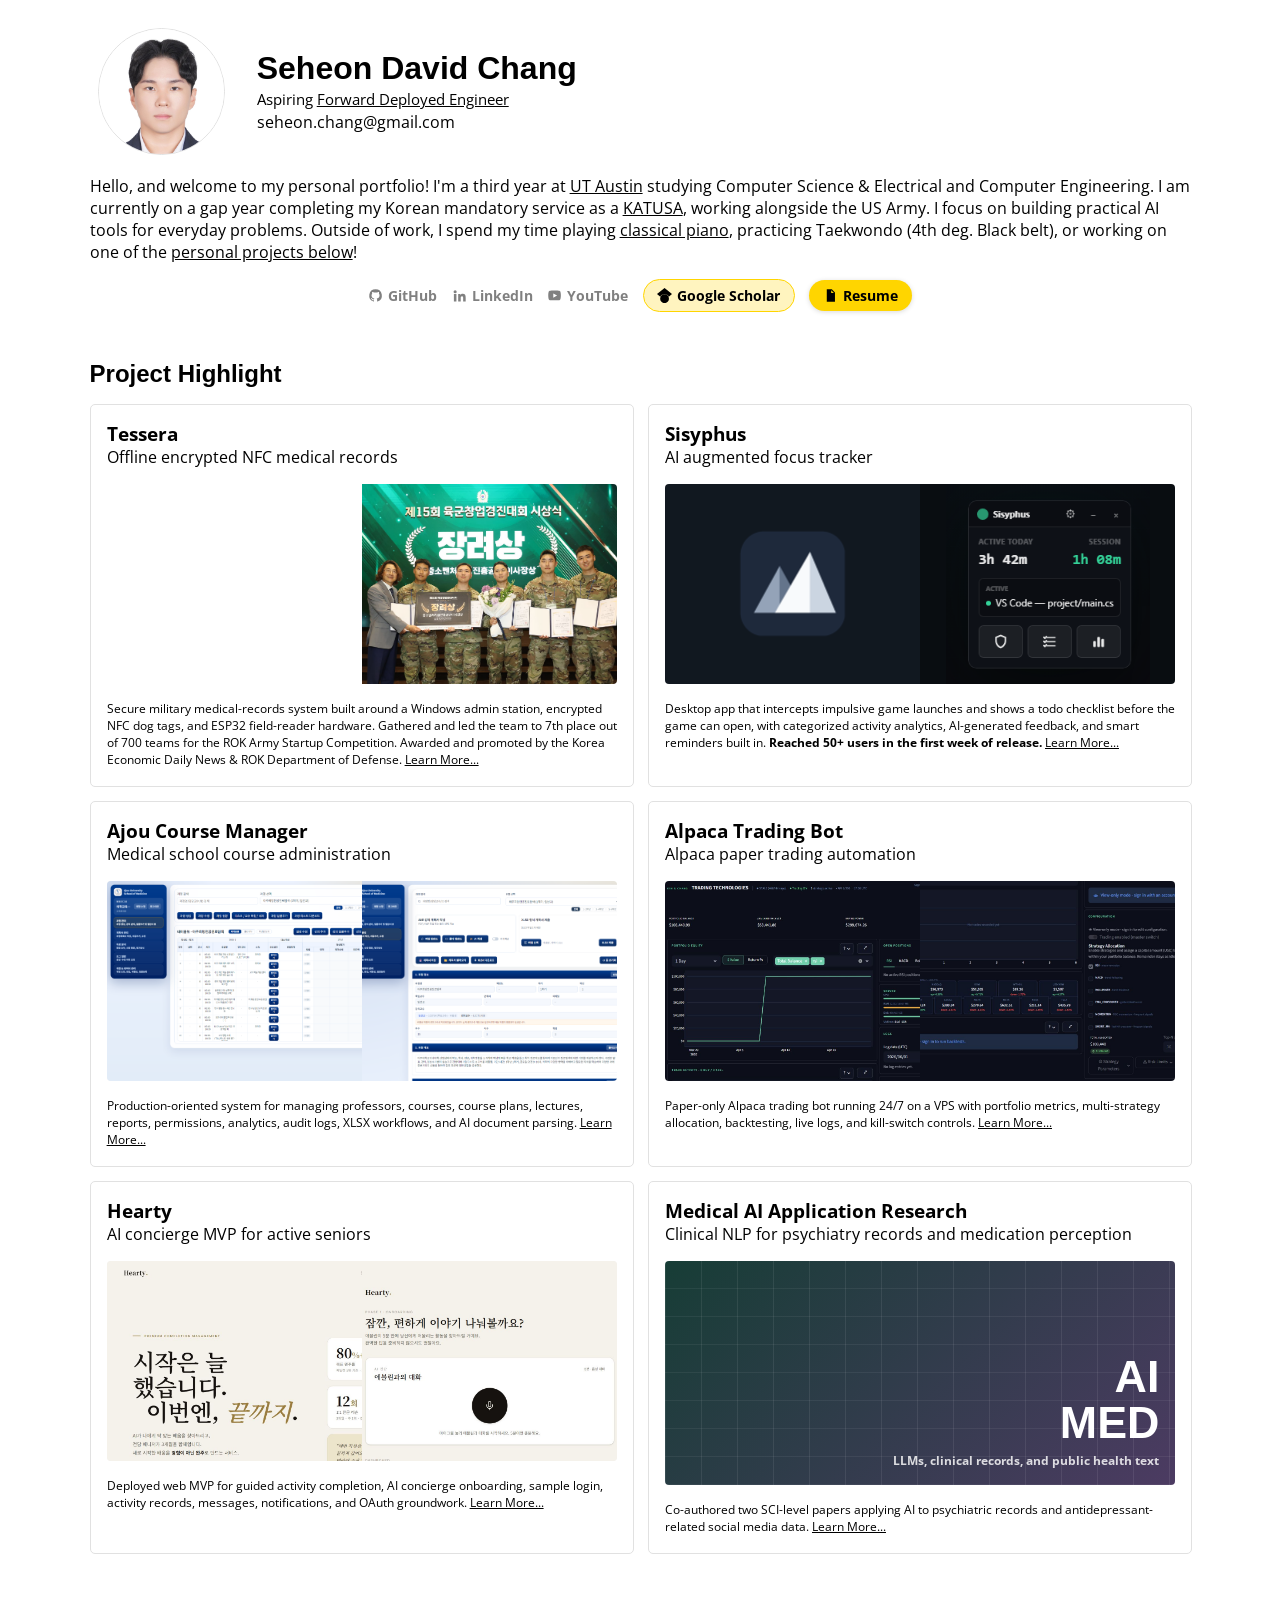
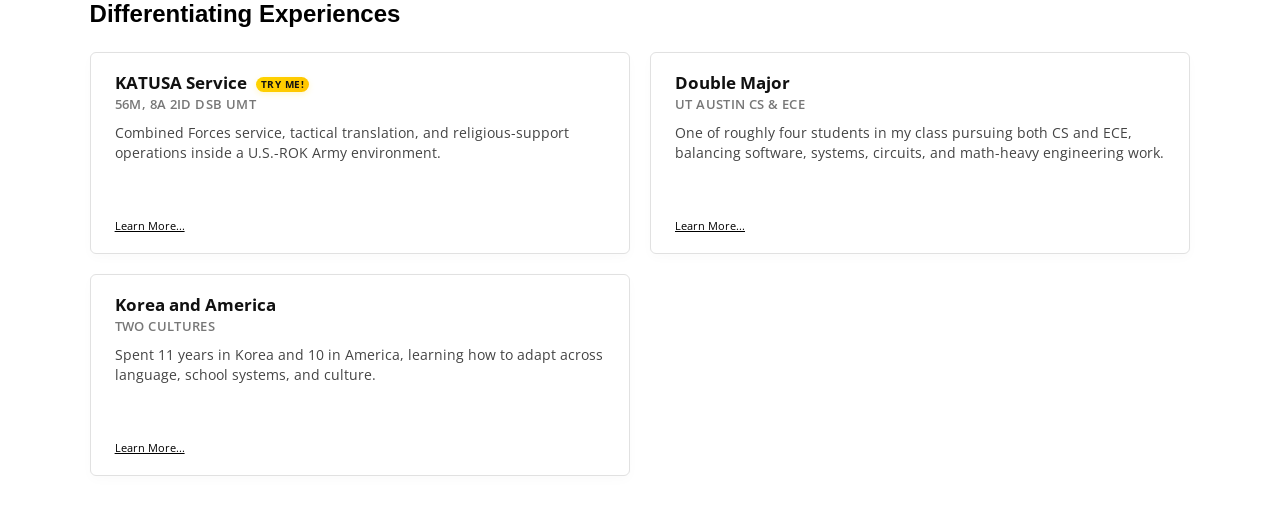
==== index.html @ 8a5b08ef "feat: update resume to David_Seheon_Chang.pdf and fix resume button link Co-Authored-By: Claude Opus" ====
<!doctype html>
<html lang="en">
  <head>
    <meta charset="utf-8" />
    <meta name="viewport" content="width=device-width, maximum-scale=1.0, user-scalable=yes" />
    <title>Portfolio / Seheon David Chang</title>
    <meta
      name="description"
      content="Software engineering portfolio for Seheon David Chang: full-stack apps, AI products, paper trading automation, desktop software, and secure NFC hardware software."
    />
    <link rel="stylesheet" href="styles.css" />
    <!-- Open Graph / Link Share Preview Customization (UX Polish) -->
    <meta property="og:title" content="Portfolio | Seheon David Chang" />
    <meta property="og:description" content="Software engineering portfolio for Seheon David Chang: full-stack apps, AI systems, secure hardware, and automation." />
    <meta property="og:type" content="website" />
    <meta property="og:url" content="https://davidseheonchang.vercel.app/" />
    <meta property="og:image" content="https://davidseheonchang.vercel.app/assets/sisyphus-logo-tile.png" />
    <meta property="og:image:width" content="600" />
    <meta property="og:image:height" content="600" />
    <meta name="twitter:card" content="summary" />
    <meta name="twitter:title" content="Portfolio | Seheon David Chang" />
    <meta name="twitter:description" content="Software engineering portfolio for Seheon David Chang: full-stack apps, AI systems, secure hardware, and automation." />
    <meta name="twitter:image" content="https://davidseheonchang.vercel.app/assets/sisyphus-logo-tile.png" />
  </head>
  <body>
    <main>
      <header class="row">
        <img id="profile-picture" src="assets/profile-photo.jpg" alt="Seheon David Chang" />
        <div>
          <div class="dense">
            <h1>Seheon David Chang</h1>
            <p class="tagline">Aspiring <a href="https://en.wikipedia.org/wiki/Forward_Deployed_Engineer" target="_blank" rel="noreferrer">Forward Deployed Engineer</a></p>
            <button class="contact-line email-copy" type="button" data-copy="seheon.chang@gmail.com" aria-label="Copy email address">
              seheon.chang@gmail.com
            </button>
          </div>
        </div>
      </header>

      <p>
        Hello, and welcome to my personal portfolio! I'm a third year at
        <a href="https://www.cs.utexas.edu/" target="_blank" rel="noreferrer">UT Austin</a>
        studying Computer Science &amp; Electrical and Computer Engineering. I am currently on a gap year completing my Korean mandatory service as a
        <a href="https://en.wikipedia.org/wiki/Korean_Augmentation_to_the_United_States_Army" target="_blank" rel="noreferrer">KATUSA</a>,
        working alongside the US Army.
        I focus on building practical AI tools for everyday problems. Outside of work, I spend my time playing
        <a href="https://www.youtube.com/watch?v=xjz4JhaBWNA" target="_blank" rel="noreferrer">classical piano</a>,
        practicing Taekwondo (4th deg. Black belt), or working on one of the
        <a href="#projects">personal projects below</a>!
      </p>

      <div class="center subtitle" id="links">
        <a class="icon-link" href="https://github.com/heon-1219" target="_blank" rel="noreferrer" aria-label="GitHub">
          <svg viewBox="0 0 24 24" aria-hidden="true"><path d="M12 2a10 10 0 0 0-3.16 19.49c.5.09.68-.22.68-.48v-1.7c-2.78.6-3.37-1.18-3.37-1.18-.45-1.16-1.11-1.47-1.11-1.47-.91-.62.07-.61.07-.61 1 .07 1.53 1.03 1.53 1.03.9 1.52 2.34 1.08 2.91.83.09-.65.35-1.08.63-1.33-2.22-.25-4.55-1.11-4.55-4.94 0-1.09.39-1.99 1.03-2.69-.1-.25-.45-1.27.1-2.65 0 0 .84-.27 2.75 1.03A9.5 9.5 0 0 1 12 7c.85 0 1.7.11 2.5.33 1.9-1.3 2.74-1.03 2.74-1.03.55 1.38.2 2.4.1 2.65.64.7 1.03 1.6 1.03 2.69 0 3.84-2.34 4.68-4.57 4.93.36.31.68.92.68 1.86v2.58c0 .27.18.58.69.48A10 10 0 0 0 12 2Z"/></svg>
          GitHub
        </a>
        <a class="icon-link" href="https://www.linkedin.com/in/david-chang-466022236/" target="_blank" rel="noreferrer" aria-label="LinkedIn">
          <svg viewBox="0 0 24 24" aria-hidden="true"><path d="M4.98 3.5a2.5 2.5 0 1 1 0 5.001 2.5 2.5 0 0 1 0-5ZM3 9.6h4v11.9H3V9.6Zm6.3 0h3.82v1.62h.05c.53-.95 1.83-1.95 3.77-1.95 4.03 0 4.78 2.65 4.78 6.1v6.13h-4v-5.44c0-1.3-.02-2.96-1.8-2.96-1.8 0-2.08 1.41-2.08 2.86v5.54h-4V9.6Z"/></svg>
          LinkedIn
        </a>
        <a class="icon-link" href="https://www.youtube.com/@Seheon-1219" target="_blank" rel="noreferrer" aria-label="YouTube">
          <svg viewBox="0 0 24 24" aria-hidden="true"><path d="M21.6 7.2s-.2-1.5-.8-2.1c-.8-.8-1.6-.8-2-.9C16 4 12 4 12 4s-4 0-6.8.2c-.4 0-1.3.1-2 .9-.6.6-.8 2.1-.8 2.1S2 9 2 10.9v1.8c0 1.9.4 3.7.4 3.7s.2 1.5.8 2.1c.8.8 1.8.8 2.3.9 1.7.2 6.5.2 6.5.2s4 0 6.8-.2c.4 0 1.3-.1 2-.9.6-.6.8-2.1.8-2.1s.4-1.8.4-3.7v-1.8c0-1.9-.4-3.7-.4-3.7ZM10 15.4V8.6l6 3.4-6 3.4Z"/></svg>
          YouTube
        </a>
        <a class="icon-link scholar" href="https://scholar.google.com/citations?user=uBcZbtgAAAAJ&amp;hl=ko" target="_blank" rel="noreferrer" aria-label="Google Scholar">
          <svg viewBox="0 0 24 24" aria-hidden="true"><path d="M5.242 13.769L0 9.5 12 0l12 9.5-5.242 4.269C17.548 11.249 14.978 9.5 12 9.5c-2.977 0-5.548 1.748-6.758 4.269zM12 10a7 7 0 1 0 0 14 7 7 0 0 0 0-14z"/></svg>
          Google Scholar
        </a>
        <a class="icon-link resume" href="assets/David_Seheon_Chang.pdf" target="_blank" rel="noreferrer" download="David_Seheon_Chang.pdf" aria-label="Resume PDF">
          <svg viewBox="0 0 24 24" aria-hidden="true"><path d="M6 2h8l5 5v15H6V2Zm7 1.7V8h4.3L13 3.7ZM8 11h8v1.5H8V11Zm0 3.5h8V16H8v-1.5Zm0 3.5h5v1.5H8V18Z"/></svg>
          Resume
        </a>
      </div>

      <section id="projects">
        <h2>Project Highlight</h2>
        <div class="grid">
          <article class="large-box">
            <div class="dense">
              <h3>Tessera</h3>
              Offline encrypted NFC medical records
            </div>
            <div class="project-preview split-preview">
              <iframe
                src="https://www.youtube.com/embed/3_H07vFSLuQ?autoplay=1&mute=1&loop=1&playlist=3_H07vFSLuQ&controls=0&playsinline=1&rel=0&modestbranding=1"
                title="Tessera demo video"
                allow="autoplay; encrypted-media; picture-in-picture; web-share"
                allowfullscreen
                loading="lazy"
              ></iframe>
              <img src="assets/tessera-award-optimized.jpg" alt="Tessera award photo" />
            </div>
            <p class="small">
              Secure military medical-records system built around a Windows admin station,
              encrypted NFC dog tags, and ESP32 field-reader hardware. Gathered and led the team
              to 7th place out of 700 teams for the ROK Army Startup Competition. Awarded and
              promoted by the Korea Economic Daily News & ROK Department of Defense.
              <a class="pseudo-link" href="projects/tessera/">Learn More...</a>
            </p>
          </article>

          <article class="large-box">
            <div class="dense">
              <h3>Sisyphus</h3>
              AI augmented focus tracker
            </div>
            <div class="project-preview split-preview sisyphus-split">
              <img src="assets/sisyphus-logo-tile.png" alt="Sisyphus logo" />
              <img src="assets/sisyphus-ui-sample.png" alt="Sisyphus app interface preview" />
            </div>
            <p class="small">
              Desktop app that intercepts impulsive game launches and shows a todo checklist
              before the game can open, with categorized activity analytics, AI-generated
              feedback, and smart reminders built in.
              <strong>Reached 50+ users in the first week of release.</strong>
              <a class="pseudo-link" href="projects/sisyphus/">Learn More...</a>
            </p>
          </article>

          <article class="large-box">
            <div class="dense">
              <h3>Ajou Course Manager</h3>
              Medical school course administration
            </div>
            <div class="project-preview split-preview app-screens-preview">
              <img src="assets/ajou-courses-ui.png" alt="Ajou Course Manager course table interface" />
              <img src="assets/ajou-plans-ui.png" alt="Ajou Course Manager course plan editor interface" />
            </div>
            <p class="small">
              Production-oriented system for managing professors, courses, course plans, lectures,
              reports, permissions, analytics, audit logs, XLSX workflows, and AI document parsing.
              <a class="pseudo-link" href="projects/ajou-course-manager/">Learn More...</a>
            </p>
          </article>

          <article class="large-box">
            <div class="dense">
              <h3>Alpaca Trading Bot</h3>
              Alpaca paper trading automation
            </div>
            <div class="project-preview split-preview app-screens-preview">
              <img src="assets/kc-trading-dashboard-ui.png" alt="Alpaca Trading Bot portfolio dashboard" />
              <img src="assets/kc-trading-controls-ui.png" alt="Alpaca Trading Bot strategy controls and risk limits" />
            </div>
            <p class="small">
              Paper-only Alpaca trading bot running 24/7 on a VPS with portfolio metrics,
              multi-strategy allocation, backtesting, live logs, and kill-switch controls.
              <a class="pseudo-link" href="projects/alpaca-trading-bot/">Learn More...</a>
            </p>
          </article>

          <article class="large-box">
            <div class="dense">
              <h3>Hearty</h3>
              AI concierge MVP for active seniors
            </div>
            <div class="project-preview split-preview app-screens-preview hearty-screens">
              <img src="assets/hearty-landing-ui.png" alt="Hearty deployed landing page" />
              <img src="assets/hearty-diagnosis-ui.png" alt="Hearty AI concierge diagnosis screen" />
            </div>
            <p class="small">
              Deployed web MVP for guided activity completion, AI concierge onboarding,
              sample login, activity records, messages, notifications, and OAuth groundwork.
              <a class="pseudo-link" href="projects/hearty-secondbloom/">Learn More...</a>
            </p>
          </article>

          <article class="large-box">
            <div class="dense">
              <h3>Medical AI Application Research</h3>
              Clinical NLP for psychiatry records and medication perception
            </div>
            <div class="project-preview research-preview" aria-label="Research publications">
              <span>AI</span>
              <span>MED</span>
              <small>LLMs, clinical records, and public health text</small>
            </div>
            <p class="small">
              Co-authored two SCI-level papers applying AI to psychiatric records and
              antidepressant-related social media data.
              <a class="pseudo-link" href="projects/medical-ai-application-research/">Learn More...</a>
            </p>
          </article>
        </div>
      </section>

      <section id="learning">
        <h2>Differentiating Experiences</h2>
        <div class="learning-grid">
          <article class="experience-card">
            <div class="dense">
              <h3>KATUSA Service <span class="interactive-tag">Try Me!</span></h3>
              <p class="sub-detail">56M, 8A 2ID DSB UMT</p>
            </div>
            <p class="description">
              Combined Forces service, tactical translation, and religious-support operations inside a U.S.-ROK Army environment.
            </p>
            <button class="learn-more" type="button" data-experience="katusa">Learn More...</button>
          </article>
          <article class="experience-card">
            <div class="dense">
              <h3>Double Major</h3>
              <p class="sub-detail">UT Austin CS & ECE</p>
            </div>
            <p class="description">
              One of roughly four students in my class pursuing both CS and ECE, balancing software, systems, circuits, and math-heavy engineering work.
            </p>
            <button class="learn-more" type="button" data-experience="double-major">Learn More...</button>
          </article>
          <article class="experience-card">
            <div class="dense">
              <h3>Korea and America</h3>
              <p class="sub-detail">Two cultures</p>
            </div>
            <p class="description">
              Spent 11 years in Korea and 10 in America, learning how to adapt across language, school systems, and culture.
            </p>
            <button class="learn-more" type="button" data-experience="cultures">Learn More...</button>
          </article>
        </div>

        <dialog class="experience-dialog" id="experience-dialog" aria-labelledby="experience-dialog-title">
          <button class="dialog-close" type="button" aria-label="Close popup">&times;</button>
          <div class="dense">
            <h3 id="experience-dialog-title"></h3>
            <p class="dialog-subtitle" id="experience-dialog-subtitle"></p>
          </div>
          <div class="dialog-body" id="experience-dialog-body"></div>
        </dialog>

        <template id="experience-katusa">
          <p>
            I am completing my mandatory Korean military service as a KATUSA, serving as a
            56M chaplain assistant in the 8th Army, 2nd Infantry Division Sustainment Brigade
            Unit Ministry Team. The role placed me inside a U.S.-ROK Combined Forces
            environment, where Korean and American soldiers plan, train, and operate together.
            Working in that setting taught me to communicate with precision across rank,
            language, and culture, especially when translating tactical context during combined
            training.
          </p>
          <p>
            During bootcamp, I earned Commandant's List by ranking top 4 out of 160 soldiers
            in my graduating class. I later received both the Army Achievement Medal and the
            Army Commendation Medal from Major General Lombardo for tactical translation
            services that helped bridge Korean and U.S. personnel during field operations.
            I also had opportunities to work with UNC and meet the Secretary of War and USFK
            General Brunson, which made the scale and purpose of combined service feel much
            more real and inspiring.
          </p>
          <div class="service-gallery" data-carousel aria-label="KATUSA service photos">
            <figure>
              <img src="assets/arcomandaam.png" alt="ARCOM and AAM awards presented by MG Lombardo during KATUSA service" loading="lazy" />
              <figcaption>ARCOM and AAM awarded by MG Lombardo</figcaption>
            </figure>
            <figure>
              <img src="assets/brunson.jpg" alt="USFK leadership event during KATUSA service" loading="lazy" />
              <figcaption>First-ever combined wet gap crossing with GEN Brunson</figcaption>
            </figure>
            <figure>
              <img src="assets/medic.jpg" alt="Field medical support environment during KATUSA service" loading="lazy" />
              <figcaption>Mass casualty care training with 65 MED Brigade</figcaption>
            </figure>
            <figure>
              <img src="assets/mewgun.jpg" alt="Combined training environment during KATUSA service" loading="lazy" />
              <figcaption>Combined training environment</figcaption>
            </figure>
            <figure>
              <img src="assets/helicopter.jpg" alt="Aviation training environment during KATUSA service" loading="lazy" />
              <figcaption>Combined Noncombatant Evacuation Operation</figcaption>
            </figure>
            <figure>
              <img src="assets/howihadtowork.jpg" alt="Barracks work setup during KATUSA service" loading="lazy" />
              <figcaption>Balancing service with project work after duty</figcaption>
            </figure>
          </div>
          <div class="carousel-dots" aria-label="KATUSA photo slider position"></div>
        </template>
        <template id="experience-double-major">
          <p>
            At UT Austin, I am studying CS & ECE as one of roughly four students in my graduating
            class pursuing both Computer Science and Electrical and Computer Engineering. The
            path exposed me to two demanding ways of thinking: software abstraction, algorithms,
            and systems on one side, and circuits, hardware constraints, and math-heavy
            engineering on the other.
          </p>
          <p>
            Accepting that workload also opened doors to competitive student organizations and
            department-level opportunities. Through
            <a href="https://txconvergent.org/" target="_blank" rel="noreferrer">Texas Convergent</a>,
            I built an NFC sleep alarm and pitched it to more than 200 students in the
            organization, which pushed me to think about engineering as both a technical build
            and a product story. I also had the
            chance to interview faculty applicants to the ECE department, giving me a rare look
            at how a top engineering department evaluates future professors and research
            directions.
          </p>
          <p>
            On the research side, I led paper discussions with two PhD students through
            <a href="https://sites.google.com/view/utdirp/home" target="_blank" rel="noreferrer">DiRP</a>,
            UT Austin's Directed Reading Program for computer science. Those discussions made
            research feel more active and conversational: not just reading a paper, but asking
            what assumptions it makes, where the method breaks, and how the idea could turn
            into something buildable.
          </p>
          <p>
            Taking both majors has often meant carrying a workload beyond what felt comfortable.
            Over time, that became useful training. It taught me how to break large technical
            problems into pieces, keep moving when the schedule is tight, and build projects
            that respect both product behavior and engineering limits.
          </p>
        </template>
        <template id="experience-cultures">
          <p>
            I spent 11 years in Korea and 10 years in America. When I was 10, I moved to
            Oklahoma with my mother and entered public school before I could speak English.
            That experience was uncomfortable, but it became the first real proof that I could
            rebuild myself in a new environment by observing carefully, asking for help, and
            improving a little every day.
          </p>
          <p>
            After three years in Oklahoma, I returned to Korean middle school and experienced
            the typical Korean academic system: repetition, memorization, long hours, and
            constant comparison against peers. I learned discipline from it, but I also realized
            that simply competing inside a fixed track was not the way I wanted to grow.
          </p>
          <p>
            I then spent a year as an exchange student in Missouri. COVID-19 broke out during
            that period, so the normal exchange-student experience disappeared almost overnight.
            Instead of treating the year as lost time, I tried to get something meaningful out
            of it by helping create virtual activities that local students could still join and
            use to stay connected.
          </p>
          <p>
            Later, when I decided that I wanted to attend college in the United States, I applied
            to The Stony Brook School in New York. Living there gave me a broader view of the
            U.S. beyond the Midwest, and being near Renaissance Technologies sparked my early
            curiosity about quantitative finance: the idea that mathematics, computing, and
            markets could intersect. I see myself as a true combination of Korean and American
            cultures, shaped by both systems rather than only one.
          </p>
        </template>
      </section>

    </main>

    <script>
      const emailButton = document.querySelector(".email-copy");

      emailButton?.addEventListener("click", async () => {
        const email = emailButton.dataset.copy;
        try {
          await navigator.clipboard.writeText(email);
          emailButton.textContent = "Copied: " + email;
          window.setTimeout(() => {
            emailButton.textContent = email;
          }, 1400);
        } catch {
          emailButton.textContent = email;
        }
      });

      const experienceDetails = {
        katusa: ["KATUSA Service", "56M, 8A 2ID DSB UMT"],
        "double-major": ["Double Major", "UT Austin CS & ECE"],
        cultures: ["Korea and America", "Two cultures"],
      };
      const experienceDialog = document.querySelector("#experience-dialog");
      const experienceTitle = document.querySelector("#experience-dialog-title");
      const experienceSubtitle = document.querySelector("#experience-dialog-subtitle");
      const experienceBody = document.querySelector("#experience-dialog-body");
      let carouselTimer;
      let resumeTimer;

      const stopCarousel = () => {
        window.clearInterval(carouselTimer);
        carouselTimer = undefined;
        window.clearTimeout(resumeTimer);
        resumeTimer = undefined;
      };

      const startCarousel = () => {
        stopCarousel();
        const carousel = experienceBody.querySelector("[data-carousel]");
        const slides = Array.from(carousel?.querySelectorAll("figure") || []);
        const dots = experienceBody.querySelector(".carousel-dots");
        if (!carousel || slides.length === 0 || !dots) return;

        let currentSlide = 0;
        // True while the carousel is scrolling itself, so the program-driven
        // scroll events are not mistaken for the user moving the photos.
        let suppressScroll = false;
        let suppressTimer;

        dots.replaceChildren(
          ...slides.map((_, index) => {
            const dot = document.createElement("button");
            dot.type = "button";
            dot.setAttribute("aria-label", "Show KATUSA photo " + (index + 1));
            dot.addEventListener("click", () => {
              showSlide(index);
              pauseThenResume();
            });
            return dot;
          })
        );

        const dotButtons = Array.from(dots.querySelectorAll("button"));

        const updateDots = () => {
          dotButtons.forEach((dot, dotIndex) => {
            dot.classList.toggle("active", dotIndex === currentSlide);
            dot.setAttribute("aria-current", dotIndex === currentSlide ? "true" : "false");
          });
        };

        const showSlide = (index) => {
          currentSlide = index;
          suppressScroll = true;
          window.clearTimeout(suppressTimer);
          suppressTimer = window.setTimeout(() => {
            suppressScroll = false;
          }, 1000);
          const targetLeft = slides[currentSlide].offsetLeft - carousel.offsetLeft;
          carousel.scrollTo({ left: targetLeft, behavior: "smooth" });
          updateDots();
        };

        // Snap currentSlide to whichever photo is actually in view, so play
        // resumes from where the user left it.
        const syncToCurrentPhoto = () => {
          const position = carousel.scrollLeft;
          let nearest = 0;
          let nearestDistance = Infinity;
          slides.forEach((slide, index) => {
            const distance = Math.abs(slide.offsetLeft - carousel.offsetLeft - position);
            if (distance < nearestDistance) {
              nearestDistance = distance;
              nearest = index;
            }
          });
          currentSlide = nearest;
          updateDots();
        };

        const startAutoAdvance = () => {
          window.clearInterval(carouselTimer);
          carouselTimer = window.setInterval(() => {
            showSlide((currentSlide + 1) % slides.length);
          }, 4500);
        };

        // The user moved the photos: hold the auto-advance and resume it 4s
        // after the last interaction, from the photo now in view.
        const pauseThenResume = () => {
          window.clearInterval(carouselTimer);
          carouselTimer = undefined;
          window.clearTimeout(resumeTimer);
          resumeTimer = window.setTimeout(() => {
            syncToCurrentPhoto();
            startAutoAdvance();
          }, 4000);
        };

        carousel.addEventListener("scroll", () => {
          if (suppressScroll) return;
          syncToCurrentPhoto();
          pauseThenResume();
        });

        showSlide(currentSlide);
        startAutoAdvance();
      };

      document.querySelectorAll("[data-experience]").forEach((button) => {
        button.addEventListener("click", () => {
          const key = button.dataset.experience;
          const template = document.querySelector("#experience-" + key);
          const detail = experienceDetails[key];

          if (!template || !detail || !experienceDialog) return;

          experienceTitle.textContent = detail[0];
          experienceSubtitle.textContent = detail[1];
          experienceBody.replaceChildren(template.content.cloneNode(true));
          experienceDialog.showModal();
          startCarousel();
        });
      });

      document.querySelector(".dialog-close")?.addEventListener("click", () => {
        experienceDialog?.close();
      });

      experienceDialog?.addEventListener("click", (event) => {
        if (event.target === experienceDialog) {
          experienceDialog.close();
        }
      });

      experienceDialog?.addEventListener("close", stopCarousel);
    </script>
  </body>
</html>
---- styles.css ----
@import url("https://fonts.googleapis.com/css2?family=Open+Sans:ital,wght@0,400;0,700;1,400&display=swap");

body {
  margin: 24px clamp(24px, 7vw, 120px) 40px;
  font-family: "Open Sans", sans-serif;
  color: #000000;
  background: #ffffff;
}

h1,
h2 {
  font-family: Helvetica, sans-serif;
}

h1,
h2,
h3,
p {
  overflow-wrap: anywhere;
}

@media (max-width: 900px) {
  body {
    margin: 20px;
  }
}

img {
  max-width: 100%;
  max-height: 50vh;
  margin: auto;
  display: block;
}

img {
  margin-top: 1em;
}

a,
.pseudo-link {
  color: currentColor;
  position: relative;
  text-decoration: underline;
}

a:hover::before,
.pseudo-link:hover::before {
  background-color: #ffd500;
  content: "";
  position: absolute;
  width: calc(100% + 4px);
  height: 80%;
  left: -2px;
  bottom: 0;
  z-index: -1;
  transform: none;
}

h2 {
  margin-block-start: 2em;
  margin-block-end: 0;
}

h3 {
  margin-block-end: 0;
}

.subtitle {
  text-align: center;
  display: block;
  font-style: normal;
  font-weight: bold;
  font-size: 0.9em;
  color: grey;
}

.row {
  display: flex;
  flex-direction: row;
  align-items: center;
  gap: 1em;
  margin: 1em 0;
}

.dense > * {
  margin: 0;
}

.tagline {
  font-size: 0.95em;
  margin: 0.15em 0;
}

.center {
  display: flex;
  align-items: center;
  justify-content: center;
}

.box {
  border-radius: 5px;
  border: solid 0.5px rgb(225, 225, 225);
  width: 150px;
  min-width: 150px;
  height: auto;
  min-height: 150px;
  padding: 1em;
  display: flex;
  flex-direction: column;
}

.large-box {
  border-radius: 5px;
  border: solid 0.5px rgb(225, 225, 225);
  width: calc(100% - 2em);
  height: fit-content;
  padding: 1em;
}

.box > *:first-child,
.large-box > *:first-child {
  margin-top: 0;
}

.box > *:last-child,
.large-box > *:last-child {
  margin-bottom: 0;
}

.small {
  font-size: 0.75em;
}

.scroll {
  overflow: scroll;
}

.scroll.row {
  overflow-x: auto;
}

.grid {
  display: grid;
  grid-template-columns: repeat(2, 1fr);
  row-gap: 1em;
  column-gap: 1em;
  margin: 1em 0;
}

.grid .large-box {
  height: calc(100% - 2em);
}

@media (max-width: 900px) {
  .grid {
    grid-template-columns: repeat(1, 1fr);
    row-gap: 1em;
  }

  .grid .large-box {
    margin: 0;
  }
}

#profile-picture {
  width: 7.82rem;
  min-width: 7.82rem;
  height: 7.82rem;
  margin: 0.25em 1em 0.25em 0.5em;
  border-radius: 50%;
  object-fit: cover;
  border: solid 0.5px rgb(225, 225, 225);
}

#links > a {
  text-decoration: none;
}

#links > a:hover {
  text-decoration: underline;
}

#links > a:hover::before {
  background: none;
}

#links {
  gap: 1em;
  flex-wrap: wrap;
}

.icon-link {
  display: inline-flex;
  align-items: center;
  gap: 0.35em;
  color: currentColor;
  text-decoration: none;
}

.icon-link svg {
  width: 1.05em;
  height: 1.05em;
  fill: currentColor;
  flex: 0 0 auto;
}

.icon-link:hover {
  text-decoration: underline;
}

.icon-link:hover::before {
  background: none;
}

.icon-link.unavailable {
  color: grey;
  cursor: default;
}

.icon-link.scholar,
.icon-link.resume {
  padding: 0.4em 0.95em;
  border-radius: 999px;
  font-weight: 700;
  color: #000000;
  transition: background-color 0.15s ease, box-shadow 0.15s ease;
}

.icon-link.scholar {
  background: #fff4bf;
  border: 1px solid #ffd500;
}

.icon-link.scholar:hover {
  background: #ffe98a;
  text-decoration: none;
}

.icon-link.resume {
  background: #ffd500;
  box-shadow: 0 1px 5px rgba(0, 0, 0, 0.15);
}

.icon-link.resume:hover {
  background: #f3c800;
  text-decoration: none;
}

.profile-mark {
  display: grid;
  place-items: center;
  border: solid 0.5px rgb(225, 225, 225);
  background: #f7f7f7;
  color: #0645ad;
  font-family: Helvetica, sans-serif;
  font-size: 1.6rem;
  font-weight: bold;
}

.contact-line {
  display: block;
  padding: 0;
  border: 0;
  background: transparent;
  color: #000000;
  font: inherit;
  text-align: left;
  cursor: pointer;
}

.contact-line::before {
  content: "  ";
}

.contact-line:hover,
.contact-line:focus-visible {
  text-decoration: underline;
  outline: none;
}

.project-preview {
  display: grid;
  place-items: center;
  min-height: 12em;
  margin: 1em 0;
  overflow: hidden;
}

.project-preview img {
  margin-top: 0;
}

.logo-preview img {
  width: 35%;
  height: auto;
}

.logo-preview.dark {
  background: #111820;
  border-radius: 4px;
}

.terminal-preview {
  align-content: end;
  justify-items: end;
  gap: 0.2em;
  padding: 1em;
  background:
    repeating-linear-gradient(0deg, rgba(255, 255, 255, 0.08) 0 1px, transparent 1px 26px),
    linear-gradient(135deg, #10221d, #0c4d3e);
  color: #ffffff;
  border-radius: 4px;
}

.terminal-preview span,
.hearty-preview span,
.research-preview span {
  font-family: Helvetica, sans-serif;
  font-size: 2.8em;
  font-weight: bold;
  line-height: 0.95;
  letter-spacing: 0;
}

.terminal-preview small,
.hearty-preview small,
.research-preview small {
  margin-top: 5px;
  color: rgba(255, 255, 255, 0.78);
  font-weight: bold;
  text-align: right;
}

.hearty-preview {
  align-content: end;
  justify-items: end;
  gap: 0.2em;
  padding: 1em;
  background: linear-gradient(135deg, #854252, #255f73);
  color: #ffffff;
  border-radius: 4px;
}

.research-preview {
  align-content: end;
  justify-items: end;
  gap: 0.2em;
  padding: 1em;
  background:
    repeating-linear-gradient(90deg, rgba(255, 255, 255, 0.08) 0 1px, transparent 1px 36px),
    repeating-linear-gradient(0deg, rgba(255, 255, 255, 0.06) 0 1px, transparent 1px 28px),
    linear-gradient(135deg, #173d36, #4c3b62);
  color: #ffffff;
  border-radius: 4px;
}

.research-preview span {
  font-size: 2.8em;
}

.research-preview small {
  color: rgba(255, 255, 255, 0.82);
  font-size: 0.78em;
}

.split-preview {
  grid-template-columns: 1fr 1fr;
  gap: 0;
  border-radius: 4px;
}

.split-preview img,
.split-preview iframe {
  width: 100%;
  height: 12.5em;
  object-fit: cover;
}

.split-preview iframe {
  border: 0;
}

.split-preview img:first-child {
  object-position: left center;
}

.split-preview img:last-child {
  object-position: center;
}

.app-screens-preview {
  background: #f4f4f2;
}

.app-screens-preview img {
  object-fit: cover;
}

.hearty-screens img {
  object-position: left top;
}

.sisyphus-split img:last-child {
  object-fit: contain;
  background: #090d11;
}

.skill-list {
  display: flex;
  flex-wrap: wrap;
  gap: 0.5em;
  margin-top: 1em;
}

.learning-row .box {
  width: 150px;
  min-width: 150px;
  height: 150px;
  display: flex;
  flex-direction: column;
}

.learning-row h3 {
  font-size: 0.95em;
  line-height: 1.18;
}

.learning-row .dense {
  font-size: 0.82em;
  line-height: 1.25;
}

.learning-row .small {
  font-size: 0.67em;
  line-height: 1.34;
}

.learning-row .market-card h3 {
  font-size: 0.78em;
}

.learning-row .market-card .small {
  font-size: 0.62em;
  line-height: 1.28;
}

.learn-more {
  align-self: flex-start;
  margin-top: auto;
  padding: 0;
  border: 0;
  background: transparent;
  color: currentColor;
  font: inherit;
  font-size: 0.68em;
  text-decoration: underline;
  cursor: pointer;
  position: relative;
}

.learn-more:hover::before,
.learn-more:focus-visible::before {
  background-color: #ffd500;
  content: "";
  position: absolute;
  width: calc(100% + 4px);
  height: 80%;
  left: -2px;
  bottom: 0;
  z-index: -1;
  transform: none;
}

.experience-dialog {
  width: min(620px, calc(100vw - 40px));
  max-height: min(78vh, 620px);
  padding: 1.25em;
  border: solid 0.5px rgb(225, 225, 225);
  border-radius: 5px;
  color: #000000;
  background: #ffffff;
  overflow: auto;
}

.experience-dialog::backdrop {
  background: rgba(0, 0, 0, 0.28);
}

.experience-dialog h3 {
  margin: 0;
  font-size: 1.2em;
}

.dialog-subtitle {
  margin: 0.2em 2.5em 0 0;
  color: grey;
  font-size: 0.82em;
  font-weight: bold;
}

.dialog-body p {
  line-height: 1.55;
  margin: 0.85em 0 0;
  font-size: 0.9em;
}

.service-gallery {
  display: flex;
  gap: 0.8em;
  margin-top: 1.1em;
  overflow-x: auto;
  scroll-behavior: smooth;
  scroll-snap-type: x mandatory;
  scrollbar-width: none;
}

.service-gallery::-webkit-scrollbar {
  display: none;
}

.service-gallery figure {
  flex: 0 0 100%;
  margin: 0;
  overflow: hidden;
  border: solid 0.5px rgb(225, 225, 225);
  border-radius: 5px;
  background: #f7f7f7;
  scroll-snap-align: center;
}

.service-gallery img {
  width: 100%;
  height: 18em;
  max-height: none;
  margin: 0;
  object-fit: cover;
}

.service-gallery figcaption {
  padding: 0.5em 0.7em;
  color: #777777;
  font-size: 0.66em;
  font-weight: bold;
  text-align: center;
}

.carousel-dots {
  display: flex;
  justify-content: center;
  gap: 0.45em;
  margin-top: 0.7em;
}

.carousel-dots button {
  width: 0.52em;
  height: 0.52em;
  padding: 0;
  border: 0;
  border-radius: 50%;
  background: #cfcfcf;
  cursor: pointer;
}

.carousel-dots button.active {
  background: #555555;
}

@media (max-width: 600px) {
  .service-gallery figure {
    flex-basis: 100%;
  }
}

.dialog-close {
  float: right;
  width: 1.8em;
  height: 1.8em;
  border: solid 0.5px rgb(225, 225, 225);
  border-radius: 5px;
  background: #ffffff;
  color: #000000;
  font-size: 1em;
  line-height: 1;
  cursor: pointer;
}

.skill-list span {
  padding: 0.45em 0.7em;
  border: solid 0.5px rgb(225, 225, 225);
  border-radius: 5px;
  background: #f7f7f7;
  font-size: 0.75em;
}

.breadcrumb {
  margin-bottom: 1em;
}

.project-page-title {
  margin-bottom: 0;
}

.project-subtitle {
  margin-top: 0;
  font-weight: bold;
  color: grey;
}

.available-line {
  margin-top: 1.25em;
  margin-bottom: 1.5em;
  font-size: 0.95em;
  font-weight: bold;
  display: inline-flex;
  align-items: center;
  gap: 0.6em;
  padding: 0.6em 1.2em;
  background: linear-gradient(135deg, rgba(255, 213, 0, 0.12) 0%, rgba(255, 213, 0, 0.04) 100%);
  border: 1.5px dashed #ffd500;
  border-radius: 6px;
  color: #222222;
  box-shadow: 0 4px 12px rgba(0, 0, 0, 0.02);
  transition: all 0.2s ease;
}

.available-line:hover {
  background: linear-gradient(135deg, rgba(255, 213, 0, 0.2) 0%, rgba(255, 213, 0, 0.08) 100%);
  border-style: solid;
  box-shadow: 0 6px 16px rgba(255, 213, 0, 0.12);
  transform: translateY(-1px);
}

.available-line a {
  text-decoration: none;
  border-bottom: 2px solid #ffd500;
  padding-bottom: 1px;
}

.available-line a:hover::before {
  display: none;
}

.detail-hero {
  margin: 1em 0 2em;
}

.detail-hero .project-preview {
  min-height: 20em;
}

.detail-hero .split-preview img,
.detail-hero .split-preview iframe {
  height: 20em;
}

.detail-hero .app-screens-preview img {
  height: 20em;
}

.issue-summary {
  padding: 1em;
  border: solid 0.5px rgb(225, 225, 225);
  border-radius: 5px;
  background: #f7f7f7;
}

.issue-summary h2 {
  margin-top: 0;
}

.issue-summary p:last-child {
  margin-bottom: 0;
}

.detail-hero .terminal-preview,
.detail-hero .hearty-preview {
  min-height: 16em;
}

.detail-hero .logo-preview img {
  width: 28%;
}

.meta-list {
  display: grid;
  grid-template-columns: repeat(2, 1fr);
  gap: 1em;
  margin: 1em 0;
}

.meta-list .box {
  width: auto;
  min-width: 0;
  height: auto;
  min-height: 150px;
}

.figure-grid {
  display: grid;
  grid-template-columns: repeat(2, 1fr);
  gap: 1em;
  margin: 1em 0;
}

.media-card {
  margin: 1.5em auto;
  border: solid 0.5px rgb(225, 225, 225);
  border-radius: 5px;
  overflow: hidden;
  background: #ffffff;
  max-width: 480px; /* Centered, compact size for single cards */
  width: 100%;
  box-shadow: 0 4px 12px rgba(0, 0, 0, 0.02);
}

.figure-grid .media-card {
  margin: 0;
  max-width: 100%; /* In a 2-column grid, span the column */
}

.media-card img {
  width: 100%;
  height: 14em; /* Cap grid images to a uniform, compact height */
  margin: 0;
  display: block;
  object-fit: contain; /* Guarantee no cropping/cutout! */
  background: #fafafa;
}

/* Standalone cards or custom cards with full aspect ratios */
.media-card.full-aspect img {
  height: auto; /* Allow natural aspect ratio for single standalone images */
  object-fit: contain;
}

.media-card.tall img {
  height: 22em; /* Deeper height for mobile screens */
  object-fit: contain;
  background: #fafafa;
}

.media-card figcaption {
  padding: 0.7em 0.85em;
  color: #666666;
  font-size: 0.72em;
  line-height: 1.45;
  text-align: left;
}

.translation-notes {
  margin: 1em 0;
  padding: 1em;
  border: solid 0.5px rgb(225, 225, 225);
  border-radius: 5px;
  background: #f7f7f7;
}

.translation-notes h3 {
  margin-top: 0;
}

.translation-notes ul {
  margin-bottom: 0;
}

@media (max-width: 900px) {
  .meta-list {
    grid-template-columns: repeat(1, 1fr);
  }

  .figure-grid {
    grid-template-columns: repeat(1, 1fr);
  }
}

/* Architecture Diagram Styles */
.architecture-diagram {
  margin: 2em auto;
  padding: 1.25em;
  background: #fcfcfc;
  border: 1px solid #eaeaea;
  border-radius: 8px;
  box-shadow: 0 4px 20px rgba(0, 0, 0, 0.02);
  max-width: 950px; /* Larger sweet spot for clear readability, centered */
  width: 100%;
  box-sizing: border-box;
}

.architecture-diagram h3 {
  margin-top: 0;
  margin-bottom: 1.2em;
  font-size: 1.1em;
  font-weight: 700;
  color: #1a1a1a;
  text-align: center;
  letter-spacing: -0.01em;
}

.architecture-diagram svg {
  display: block;
  max-width: 100%;
  height: auto;
  margin: 0 auto;
}

/* Differentiating Experiences Grid Layout (UX Upgrade) */
.learning-grid {
  display: grid;
  grid-template-columns: repeat(2, 1fr);
  gap: 1.25em;
  margin: 1.5em 0;
}

.experience-card {
  border-radius: 6px;
  border: solid 0.5px rgb(225, 225, 225);
  padding: 1.25em 1.5em;
  background: #ffffff;
  box-shadow: 0 4px 12px rgba(0, 0, 0, 0.02);
  display: flex;
  flex-direction: column;
  height: auto;
  min-height: 160px;
  transition: all 0.2s ease;
}

.experience-card:hover {
  transform: translateY(-2px);
  box-shadow: 0 6px 16px rgba(0, 0, 0, 0.04);
  border-color: #ffd500;
}

.experience-card .dense h3 {
  margin: 0 0 0.15em 0;
  font-size: 1.05em;
  font-weight: 700;
  color: #111111;
  line-height: 1.2;
}

.experience-card .dense .sub-detail {
  margin: 0 0 0.75em 0;
  font-size: 0.8em;
  color: #777777;
  font-weight: 600;
  text-transform: uppercase;
  letter-spacing: 0.03em;
}

.experience-card .description {
  margin: 0 0 1.25em 0;
  font-size: 0.85em;
  color: #444444;
  line-height: 1.45;
  flex-grow: 1; /* Aligns all 'Learn More' buttons perfectly to the bottom */
}

@media (max-width: 768px) {
  .learning-grid {
    grid-template-columns: 1fr;
  }
}

/* Try Me! Interactive Tag (UX Animation Polish) */
.interactive-tag {
  display: inline-block;
  vertical-align: middle;
  margin-left: 0.5em;
  padding: 0.15em 0.5em;
  font-size: 0.6em;
  font-weight: bold;
  text-transform: uppercase;
  letter-spacing: 0.05em;
  color: #111111;
  background: linear-gradient(135deg, #ffd500 0%, #ffc400 100%);
  border-radius: 99px;
  box-shadow: 0 2px 6px rgba(255, 213, 0, 0.2);
  animation: gentle-pulse 2s infinite ease-in-out;
}

@keyframes gentle-pulse {
  0%, 100% {
    transform: scale(1);
    box-shadow: 0 2px 6px rgba(255, 213, 0, 0.2);
  }
  50% {
    transform: scale(1.05);
    box-shadow: 0 4px 10px rgba(255, 213, 0, 0.4);
  }
}

/* ----------------------------------------------------------------------
   Mobile / small-screen refinements
   Same visual language (black/white/yellow, Open Sans, bordered cards) —
   just stops text from cramming and fixes alignment on narrow phones.
   ---------------------------------------------------------------------- */
@media (max-width: 600px) {
  body {
    margin: 18px 16px 32px;
  }

  /* Header keeps the avatar-beside-name row, but the name no longer
     balloons to three lines and the email no longer overflows off-screen. */
  .row {
    gap: 0.85em;
  }

  header.row > div {
    flex: 1;
    min-width: 0; /* let the text column shrink instead of pushing the email out */
  }

  #profile-picture {
    width: 5.25rem;
    min-width: 5.25rem;
    height: 5.25rem;
    margin: 0.25em 0.25em 0.25em 0;
  }

  header h1 {
    font-size: 1.5em;
    line-height: 1.15;
  }

  .email-copy {
    font-size: 0.82em;
    overflow-wrap: anywhere; /* safety net so the email is never clipped */
  }

  /* Project-highlight previews: the side-by-side thumbnails were rendering
     as tall, skinny strips. Shorten them so they read as a tidy pair. */
  .grid .split-preview {
    min-height: 0;
  }

  .grid .split-preview img,
  .grid .split-preview iframe {
    height: 9em;
  }

  /* Architecture diagrams: the 800-wide SVG squeezed to phone width made the
     labels microscopic. Keep a legible width and let it scroll sideways. */
  .architecture-diagram {
    overflow-x: auto;
    -webkit-overflow-scrolling: touch;
    padding: 1em;
  }

  .architecture-diagram svg {
    min-width: 540px;
  }
}
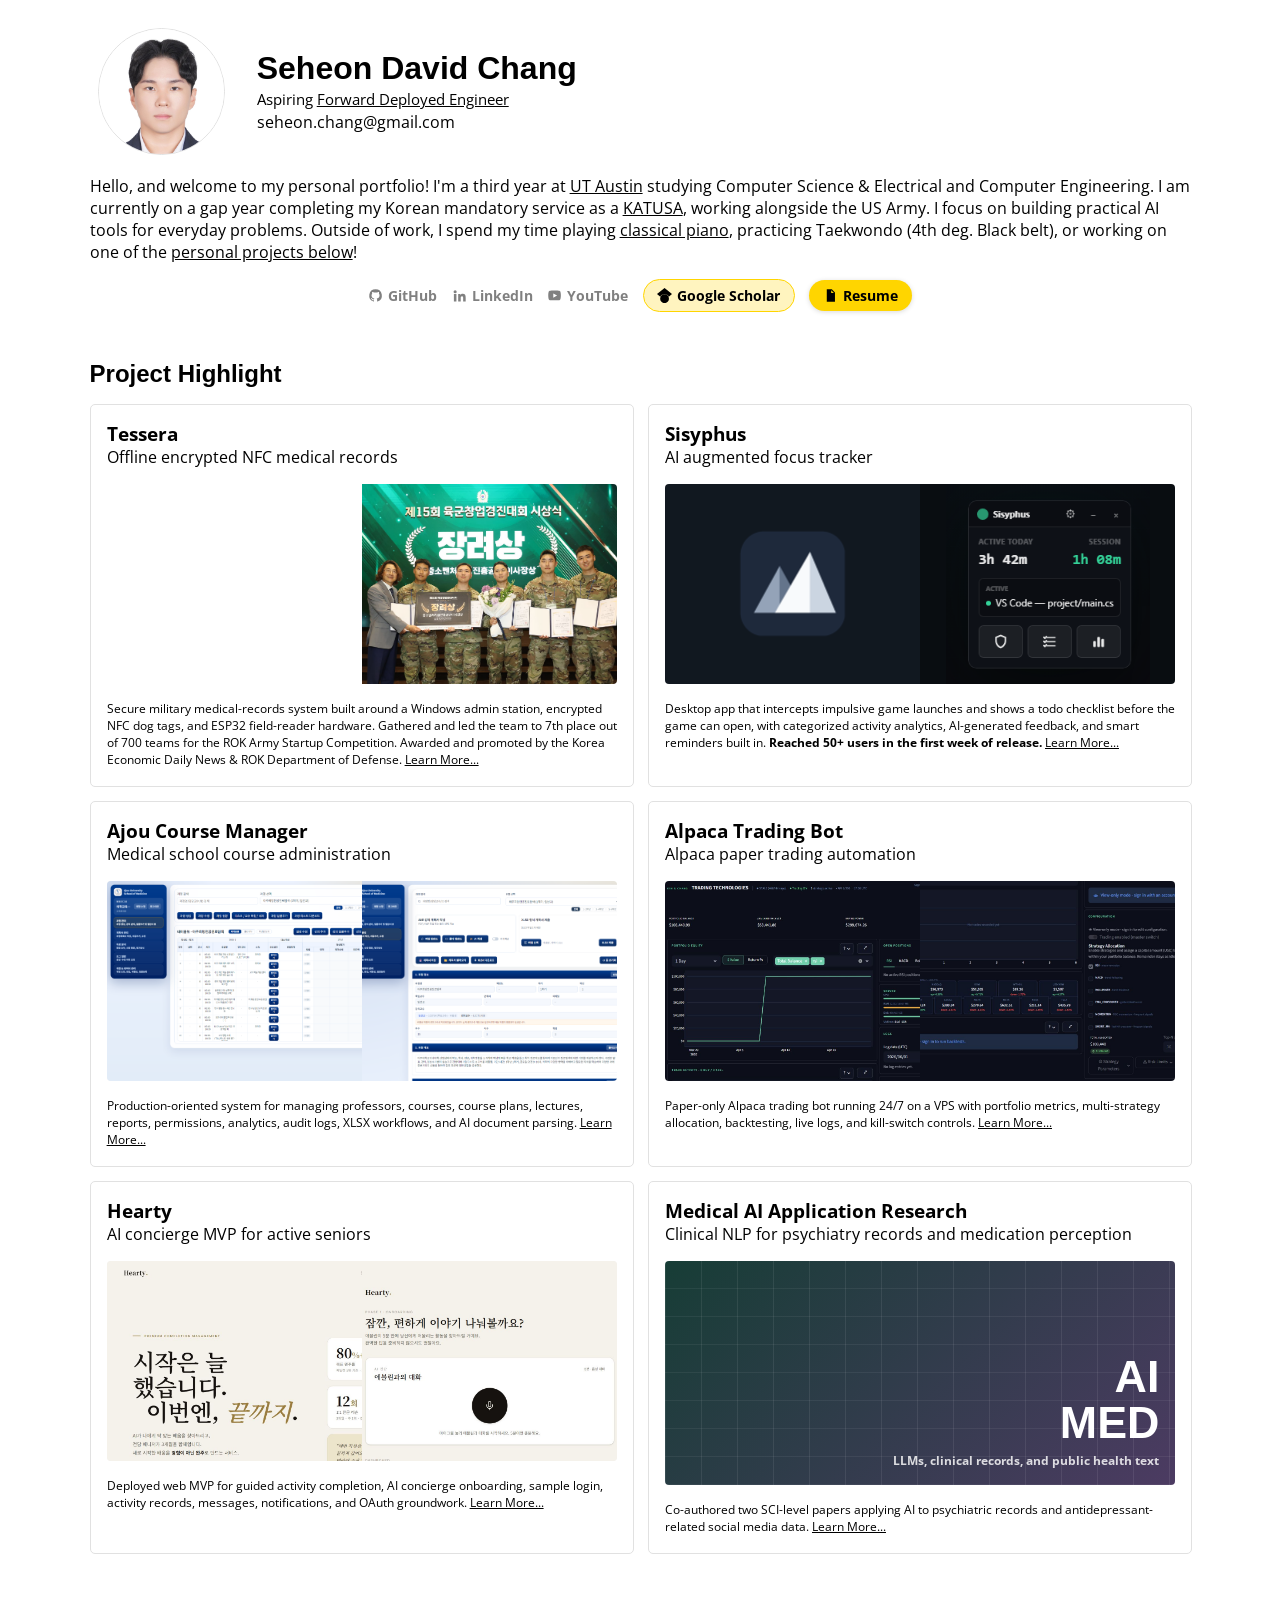
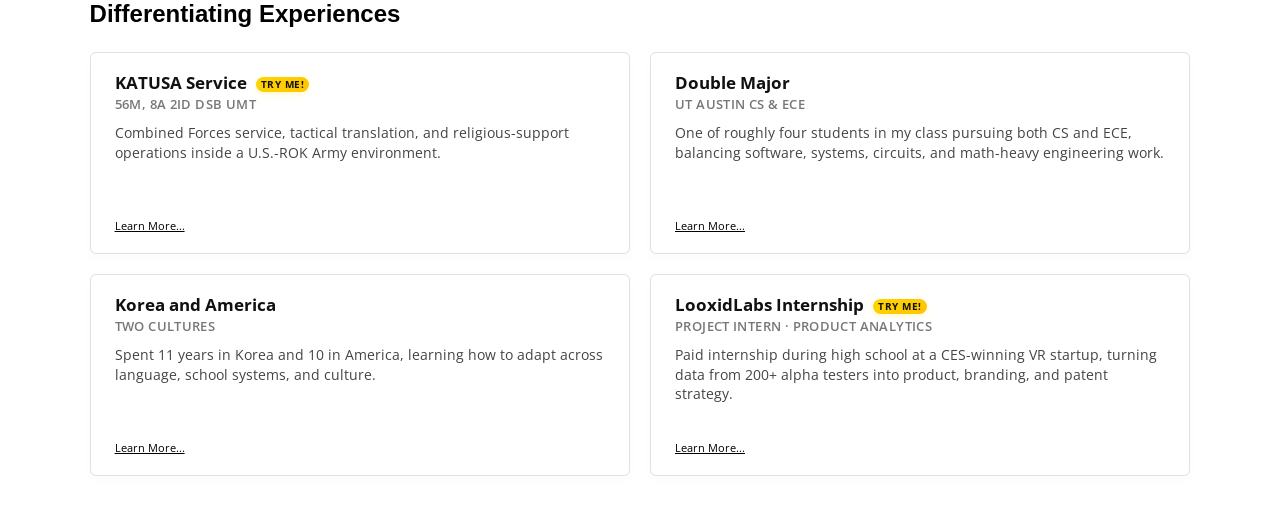
==== commit 92b3b02e: "feat: add LooxidLabs internship experience card with photo carousel Add a fourth Differentiating Exp" ====
--- a/index.html
+++ b/index.html
@@ -217,6 +217,16 @@
             </p>
             <button class="learn-more" type="button" data-experience="cultures">Learn More...</button>
           </article>
+          <article class="experience-card">
+            <div class="dense">
+              <h3>LooxidLabs Internship <span class="interactive-tag">Try Me!</span></h3>
+              <p class="sub-detail">Project Intern · Product Analytics</p>
+            </div>
+            <p class="description">
+              Paid internship during high school at a CES-winning VR startup, turning data from 200+ alpha testers into product, branding, and patent strategy.
+            </p>
+            <button class="learn-more" type="button" data-experience="looxidlabs">Learn More...</button>
+          </article>
         </div>
 
         <dialog class="experience-dialog" id="experience-dialog" aria-labelledby="experience-dialog-title">
@@ -338,6 +348,55 @@
             markets could intersect. I see myself as a true combination of Korean and American
             cultures, shaped by both systems rather than only one.
           </p>
+        </template>
+        <template id="experience-looxidlabs">
+          <p>
+            During my high school years, I worked as a paid Project Intern on the Product
+            Analytics team at
+            <a href="https://looxidlabs.com/" target="_blank" rel="noreferrer">LooxidLabs</a>,
+            a CES Innovation Award-winning startup building VR and brain-computer-interface
+            technology. At the time the team was launching CarePlay, billed as the first
+            metaverse platform for mental wellbeing. Being inside an early-stage hardware
+            startup as a high schooler gave me my first real look at how a product moves from
+            prototype toward market.
+          </p>
+          <p>
+            My core work was analyzing data from 200+ alpha testers for the VR mental-health
+            device and translating their feedback into concrete recommendations across product
+            validation, branding, business strategy, and patent development. I also supported
+            the CarePlay launch event in New York, where we ran structured testing sessions and
+            watched real users react to something we had only seen as rows in a spreadsheet.
+            That experience taught me to treat user data as a story about people rather than
+            just numbers, and to connect that story back to the decisions a company actually
+            has to make.
+          </p>
+          <div class="service-gallery" data-carousel aria-label="LooxidLabs internship photos">
+            <figure>
+              <img src="assets/looxidlabs0.jpg" alt="LooxidLabs CarePlay banner: the first metaverse platform for mental wellbeing" class="portrait-fit" loading="lazy" />
+              <figcaption>CarePlay — a metaverse platform for mental wellbeing</figcaption>
+            </figure>
+            <figure>
+              <img src="assets/looxidlabs1.JPG" alt="LooxidLabs team working together during the alpha test cycle" loading="lazy" />
+              <figcaption>Working alongside the team during the alpha test cycle</figcaption>
+            </figure>
+            <figure>
+              <img src="assets/looxidlabs1,5.jpg" alt="CarePlay launch event signage in New York" class="portrait-fit" loading="lazy" />
+              <figcaption>CarePlay launch event in New York</figcaption>
+            </figure>
+            <figure>
+              <img src="assets/looxidlabs2.JPG" alt="Analyzing tester data and product feedback with the team" loading="lazy" />
+              <figcaption>Analyzing tester data and product feedback</figcaption>
+            </figure>
+            <figure>
+              <img src="assets/looxidlabs3.JPG" alt="Running testing sessions with alpha testers at numbered stations" loading="lazy" />
+              <figcaption>Running sessions with 200+ alpha testers</figcaption>
+            </figure>
+            <figure>
+              <img src="assets/looxidlabs4.JPG" alt="LooxidLabs team standup and product validation work" loading="lazy" />
+              <figcaption>Daily standup and product validation work</figcaption>
+            </figure>
+          </div>
+          <div class="carousel-dots" aria-label="LooxidLabs photo slider position"></div>
         </template>
       </section>
 
@@ -363,6 +422,7 @@
         katusa: ["KATUSA Service", "56M, 8A 2ID DSB UMT"],
         "double-major": ["Double Major", "UT Austin CS & ECE"],
         cultures: ["Korea and America", "Two cultures"],
+        looxidlabs: ["LooxidLabs Internship", "Project Intern · Product Analytics"],
       };
       const experienceDialog = document.querySelector("#experience-dialog");
       const experienceTitle = document.querySelector("#experience-dialog-title");
@@ -395,7 +455,7 @@
           ...slides.map((_, index) => {
             const dot = document.createElement("button");
             dot.type = "button";
-            dot.setAttribute("aria-label", "Show KATUSA photo " + (index + 1));
+            dot.setAttribute("aria-label", "Show photo " + (index + 1));
             dot.addEventListener("click", () => {
               showSlide(index);
               pauseThenResume();
--- a/styles.css
+++ b/styles.css
@@ -534,6 +534,13 @@
   max-height: none;
   margin: 0;
   object-fit: cover;
+}
+
+/* Tall, portrait-oriented photos (e.g. event banners) are shown in full
+   rather than cropped to the landscape frame. */
+.service-gallery img.portrait-fit {
+  object-fit: contain;
+  background: #f7f7f7;
 }
 
 .service-gallery figcaption {
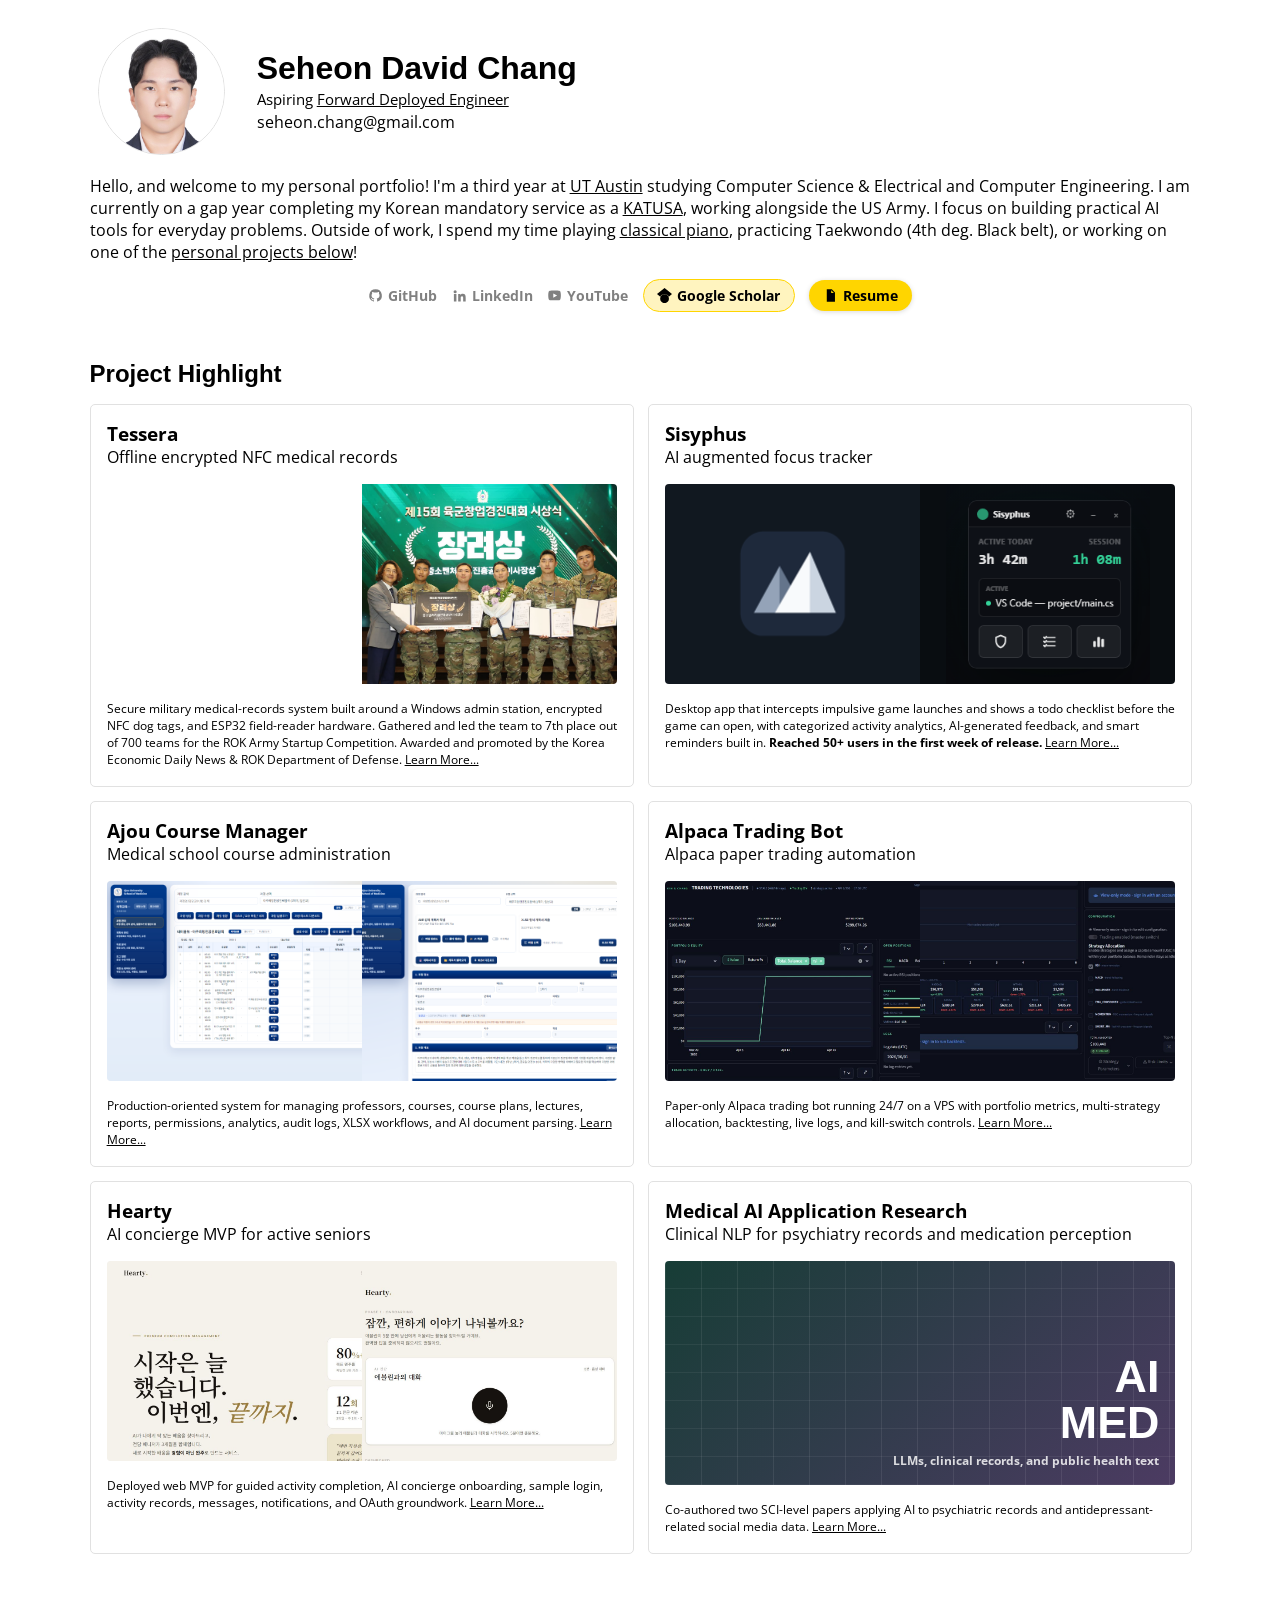
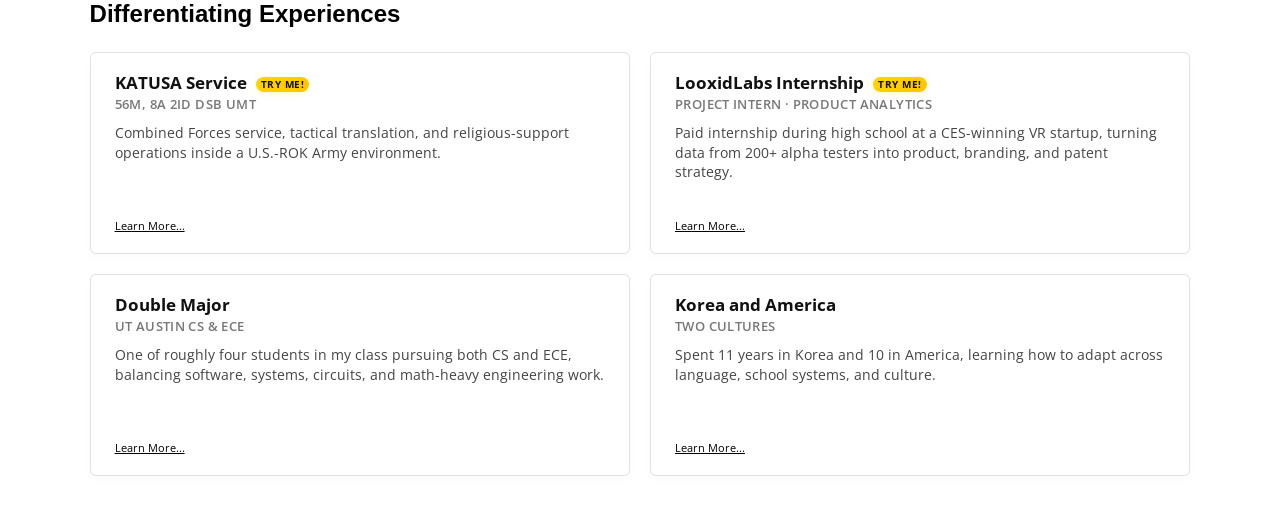
==== commit 5a2a6d9a: "feat: swap resume to David_Chang_UTCS and move LooxidLabs card to top row Replace resume PDF (David_" ====
--- a/index.html
+++ b/index.html
@@ -66,7 +66,7 @@
           <svg viewBox="0 0 24 24" aria-hidden="true"><path d="M5.242 13.769L0 9.5 12 0l12 9.5-5.242 4.269C17.548 11.249 14.978 9.5 12 9.5c-2.977 0-5.548 1.748-6.758 4.269zM12 10a7 7 0 1 0 0 14 7 7 0 0 0 0-14z"/></svg>
           Google Scholar
         </a>
-        <a class="icon-link resume" href="assets/David_Seheon_Chang.pdf" target="_blank" rel="noreferrer" download="David_Seheon_Chang.pdf" aria-label="Resume PDF">
+        <a class="icon-link resume" href="assets/David_Chang_UTCS.pdf" target="_blank" rel="noreferrer" download="David_Chang_UTCS.pdf" aria-label="Resume PDF">
           <svg viewBox="0 0 24 24" aria-hidden="true"><path d="M6 2h8l5 5v15H6V2Zm7 1.7V8h4.3L13 3.7ZM8 11h8v1.5H8V11Zm0 3.5h8V16H8v-1.5Zm0 3.5h5v1.5H8V18Z"/></svg>
           Resume
         </a>
@@ -199,6 +199,16 @@
           </article>
           <article class="experience-card">
             <div class="dense">
+              <h3>LooxidLabs Internship <span class="interactive-tag">Try Me!</span></h3>
+              <p class="sub-detail">Project Intern · Product Analytics</p>
+            </div>
+            <p class="description">
+              Paid internship during high school at a CES-winning VR startup, turning data from 200+ alpha testers into product, branding, and patent strategy.
+            </p>
+            <button class="learn-more" type="button" data-experience="looxidlabs">Learn More...</button>
+          </article>
+          <article class="experience-card">
+            <div class="dense">
               <h3>Double Major</h3>
               <p class="sub-detail">UT Austin CS & ECE</p>
             </div>
@@ -216,16 +226,6 @@
               Spent 11 years in Korea and 10 in America, learning how to adapt across language, school systems, and culture.
             </p>
             <button class="learn-more" type="button" data-experience="cultures">Learn More...</button>
-          </article>
-          <article class="experience-card">
-            <div class="dense">
-              <h3>LooxidLabs Internship <span class="interactive-tag">Try Me!</span></h3>
-              <p class="sub-detail">Project Intern · Product Analytics</p>
-            </div>
-            <p class="description">
-              Paid internship during high school at a CES-winning VR startup, turning data from 200+ alpha testers into product, branding, and patent strategy.
-            </p>
-            <button class="learn-more" type="button" data-experience="looxidlabs">Learn More...</button>
           </article>
         </div>
 
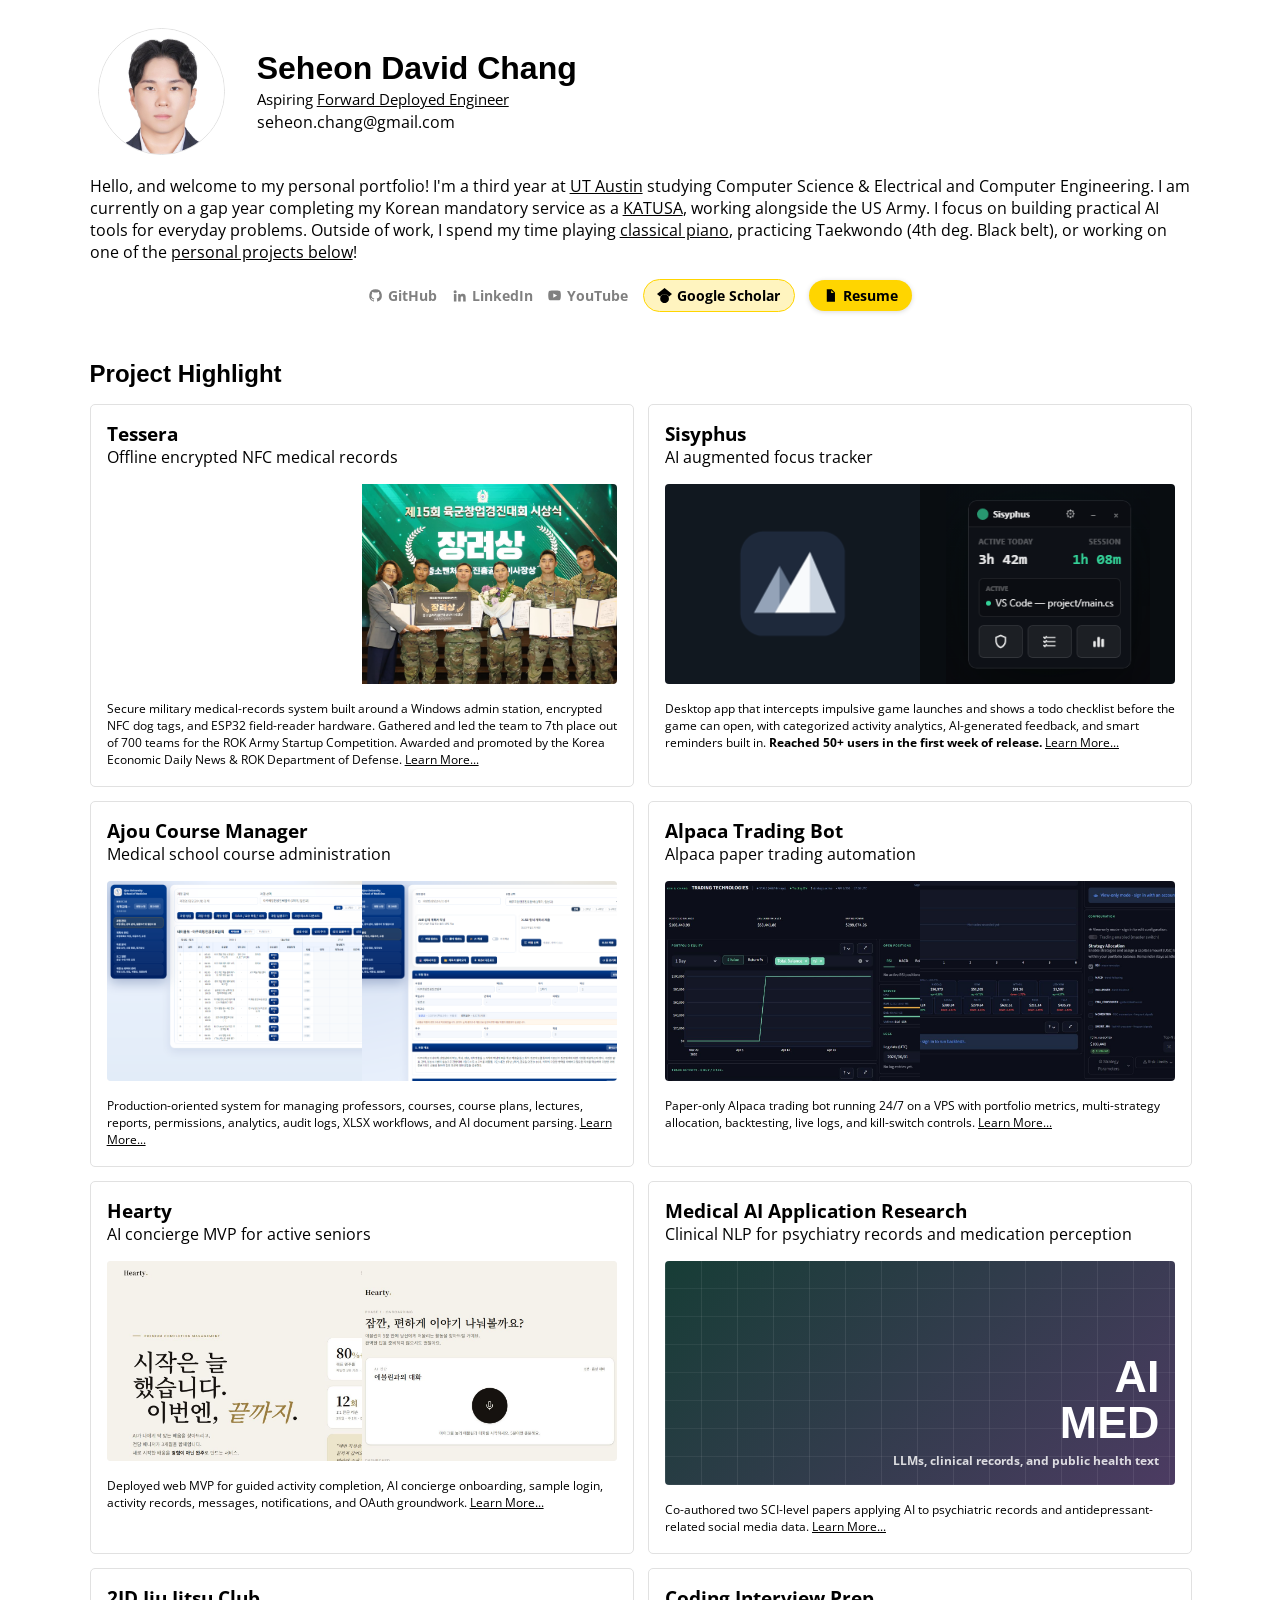
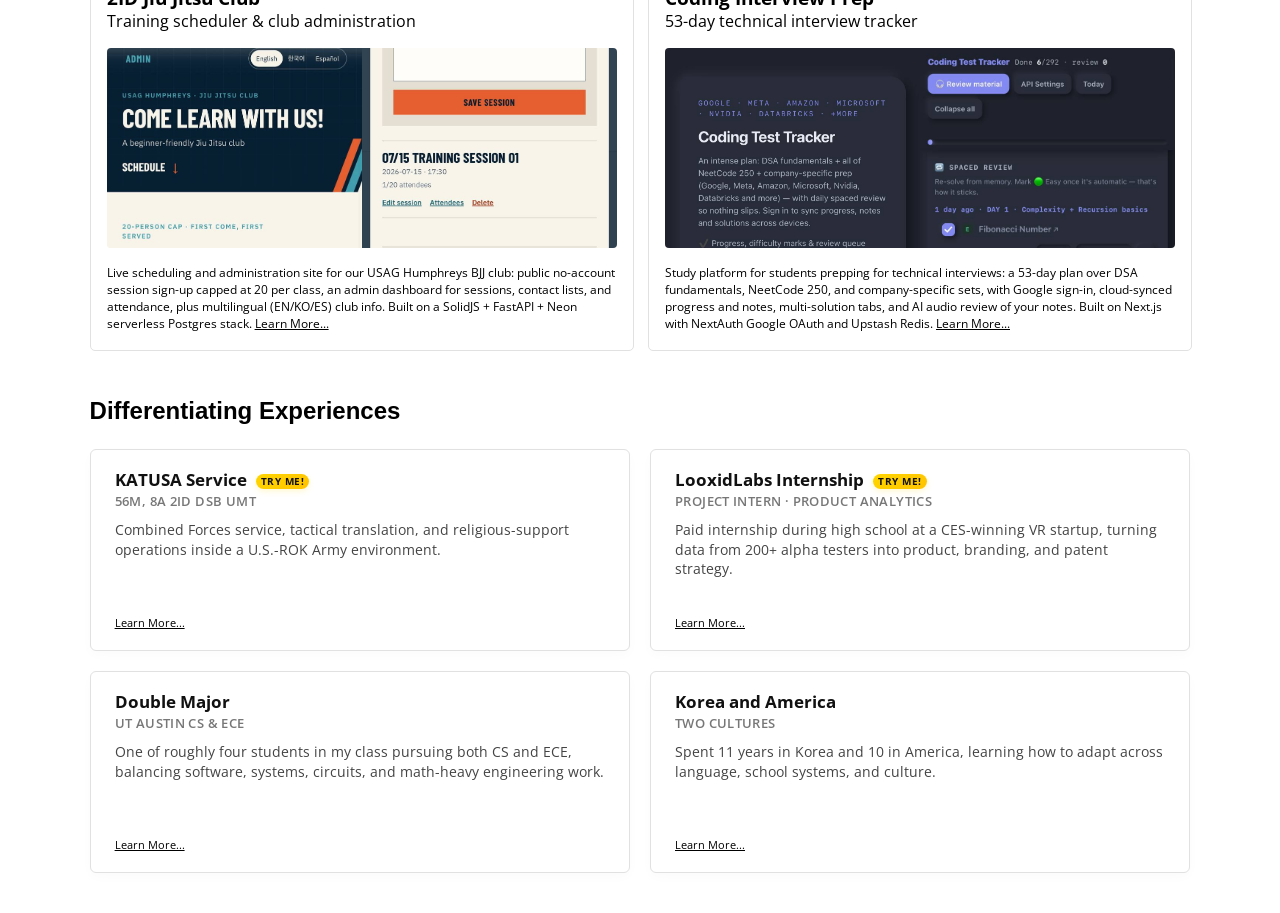
==== commit eb734ce8: "Added 2 projects: 2ID Jiu Jitsu Club and Coding Interview Prep Co-Authored-By: Claude Opus 4.8 <nore" ====
--- a/index.html
+++ b/index.html
@@ -181,6 +181,42 @@
               <a class="pseudo-link" href="projects/medical-ai-application-research/">Learn More...</a>
             </p>
           </article>
+
+          <article class="large-box">
+            <div class="dense">
+              <h3>2ID Jiu Jitsu Club</h3>
+              Training scheduler &amp; club administration
+            </div>
+            <div class="project-preview split-preview app-screens-preview">
+              <img src="assets/2id-bjj-public-ui.jpg" alt="2ID Jiu Jitsu Club public session sign-up screen" style="object-position: top center;" />
+              <img src="assets/2id-bjj-admin-ui.jpg" alt="2ID Jiu Jitsu Club admin dashboard" style="object-position: center;" />
+            </div>
+            <p class="small">
+              Live scheduling and administration site for our USAG Humphreys BJJ club:
+              public no-account session sign-up capped at 20 per class, an admin dashboard
+              for sessions, contact lists, and attendance, plus multilingual (EN/KO/ES) club info.
+              Built on a SolidJS + FastAPI + Neon serverless Postgres stack.
+              <a class="pseudo-link" href="projects/2id-jiu-jitsu-club/">Learn More...</a>
+            </p>
+          </article>
+
+          <article class="large-box">
+            <div class="dense">
+              <h3>Coding Interview Prep</h3>
+              53-day technical interview tracker
+            </div>
+            <div class="project-preview split-preview app-screens-preview">
+              <img src="assets/cip-login-ui.jpg" alt="Coding Interview Prep sign-in with Google" style="object-position: top center;" />
+              <img src="assets/cip-tracker-ui.jpg" alt="Coding Interview Prep tracker and spaced review" style="object-position: top center;" />
+            </div>
+            <p class="small">
+              Study platform for students prepping for technical interviews: a 53-day plan over
+              DSA fundamentals, NeetCode 250, and company-specific sets, with Google sign-in,
+              cloud-synced progress and notes, multi-solution tabs, and AI audio review of your
+              notes. Built on Next.js with NextAuth Google OAuth and Upstash Redis.
+              <a class="pseudo-link" href="projects/coding-interview-prep/">Learn More...</a>
+            </p>
+          </article>
         </div>
       </section>
 
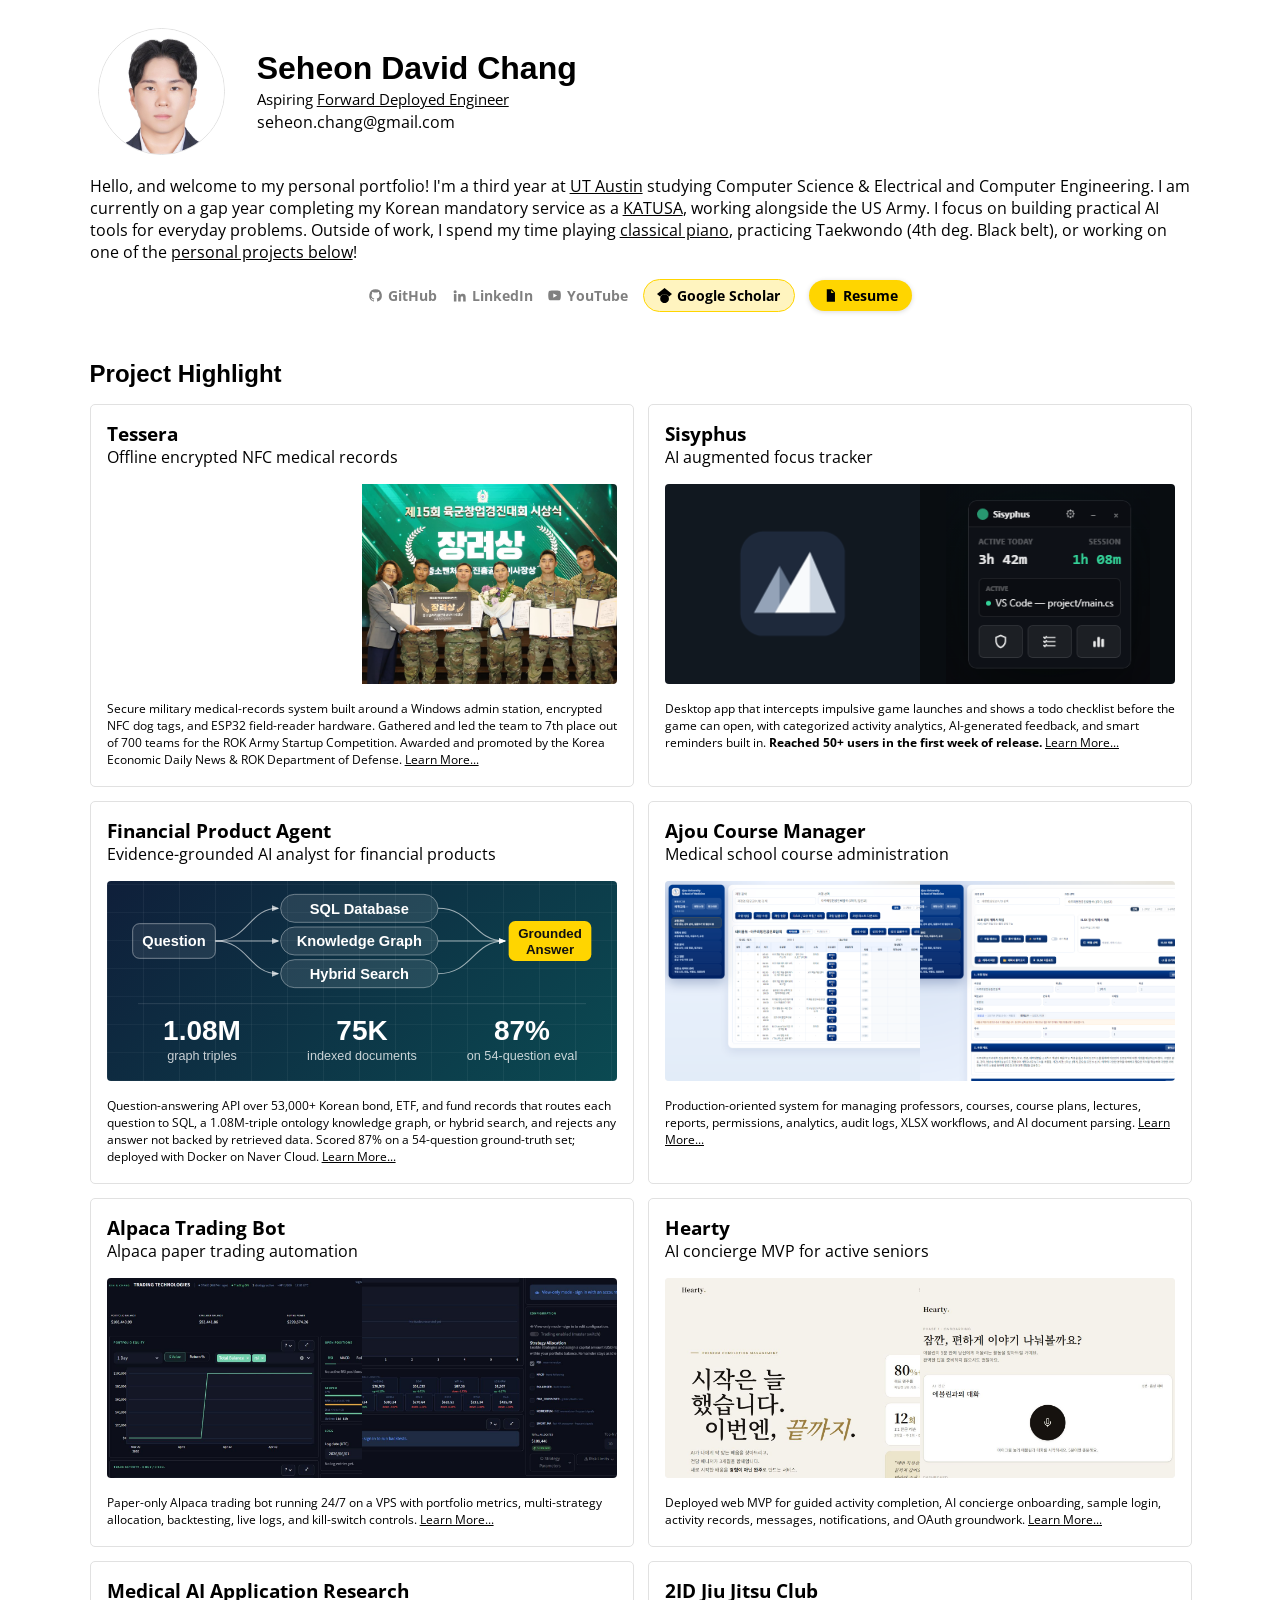
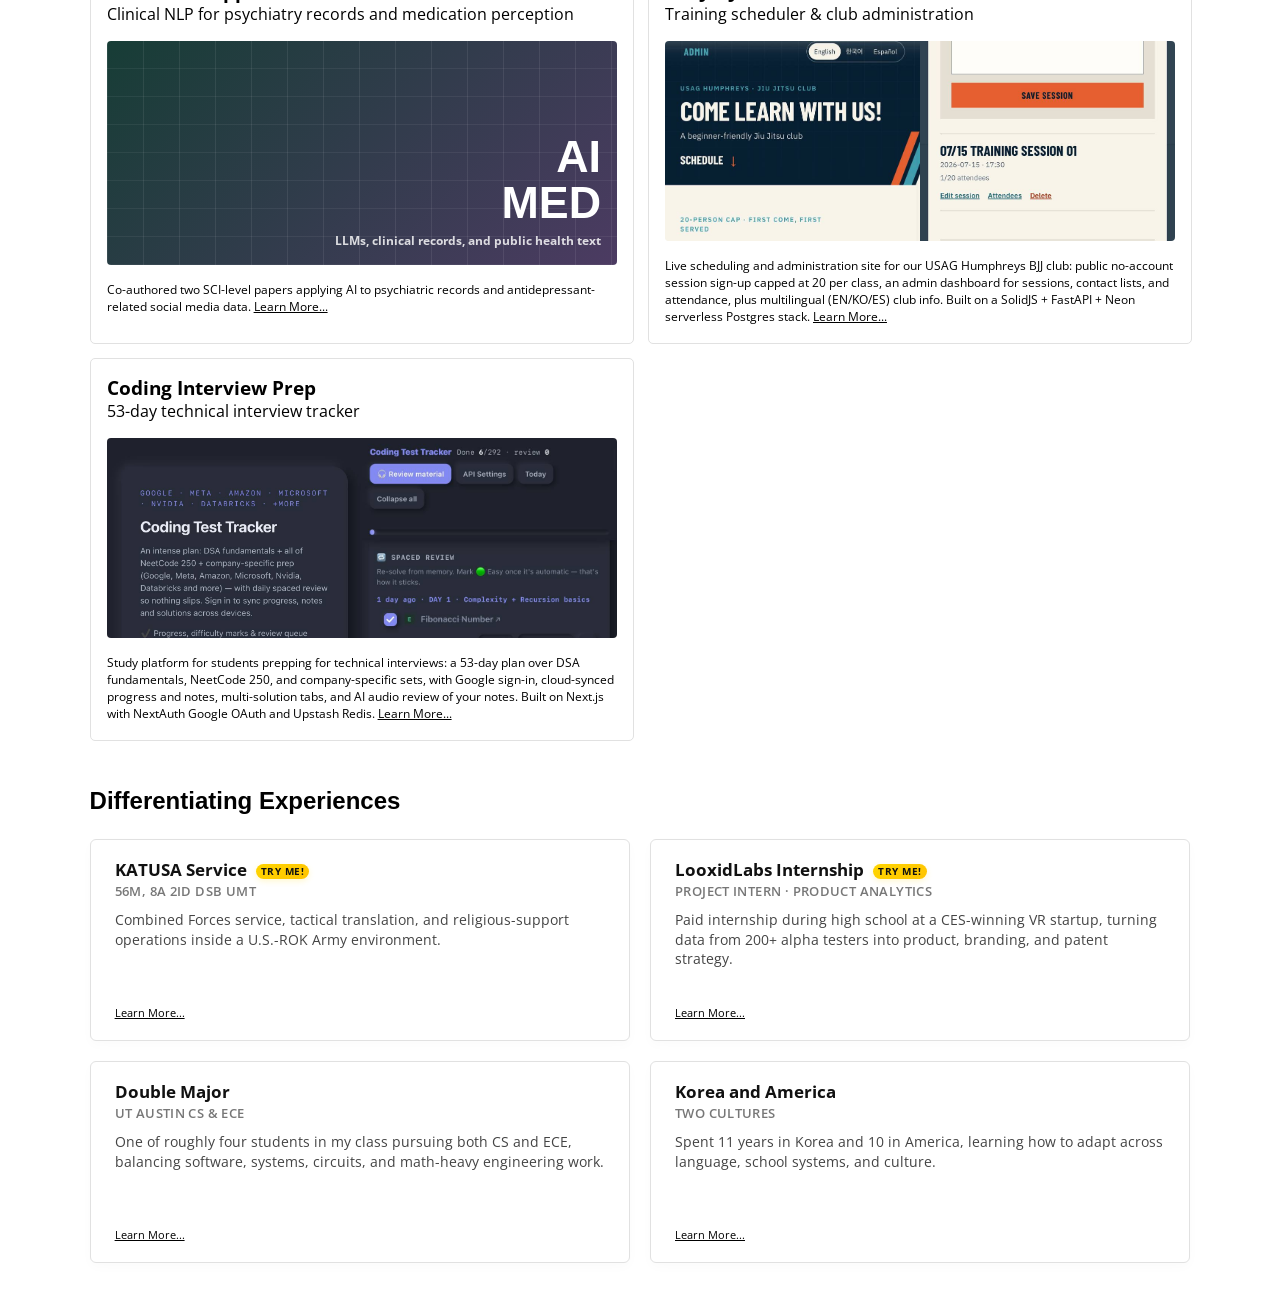
==== commit caffc74a: "feat: add Financial Product Agent project card and detail page Add a third Project Highlight card fo" ====
--- a/index.html
+++ b/index.html
@@ -119,6 +119,23 @@
 
           <article class="large-box">
             <div class="dense">
+              <h3>Financial Product Agent</h3>
+              Evidence-grounded AI analyst for financial products
+            </div>
+            <div class="project-preview finagent-preview">
+              <img src="assets/fin-agent-preview.svg" alt="Financial Product Agent pipeline: a question is routed to a SQL database, a knowledge graph, and hybrid search to produce a grounded answer. 1.08M graph triples, 75K indexed documents, 87% on a 54-question eval." />
+            </div>
+            <p class="small">
+              Question-answering API over 53,000+ Korean bond, ETF, and fund records that routes
+              each question to SQL, a 1.08M-triple ontology knowledge graph, or hybrid search, and
+              rejects any answer not backed by retrieved data. Scored 87% on a 54-question
+              ground-truth set; deployed with Docker on Naver Cloud.
+              <a class="pseudo-link" href="projects/financial-product-agent/">Learn More...</a>
+            </p>
+          </article>
+
+          <article class="large-box">
+            <div class="dense">
               <h3>Ajou Course Manager</h3>
               Medical school course administration
             </div>
--- a/styles.css
+++ b/styles.css
@@ -403,6 +403,23 @@
 .sisyphus-split img:last-child {
   object-fit: contain;
   background: #090d11;
+}
+
+/* Financial Product Agent: SVG pipeline tile letterboxed onto a gradient, so
+   it never crops at any card width. */
+.finagent-preview {
+  border-radius: 4px;
+  background:
+    repeating-linear-gradient(90deg, rgba(255, 255, 255, 0.05) 0 1px, transparent 1px 36px),
+    repeating-linear-gradient(0deg, rgba(255, 255, 255, 0.04) 0 1px, transparent 1px 28px),
+    linear-gradient(135deg, #0f1f3a, #0b4a52);
+}
+
+.finagent-preview img {
+  width: 100%;
+  height: 12.5em;
+  max-height: none;
+  object-fit: contain;
 }
 
 .skill-list {
